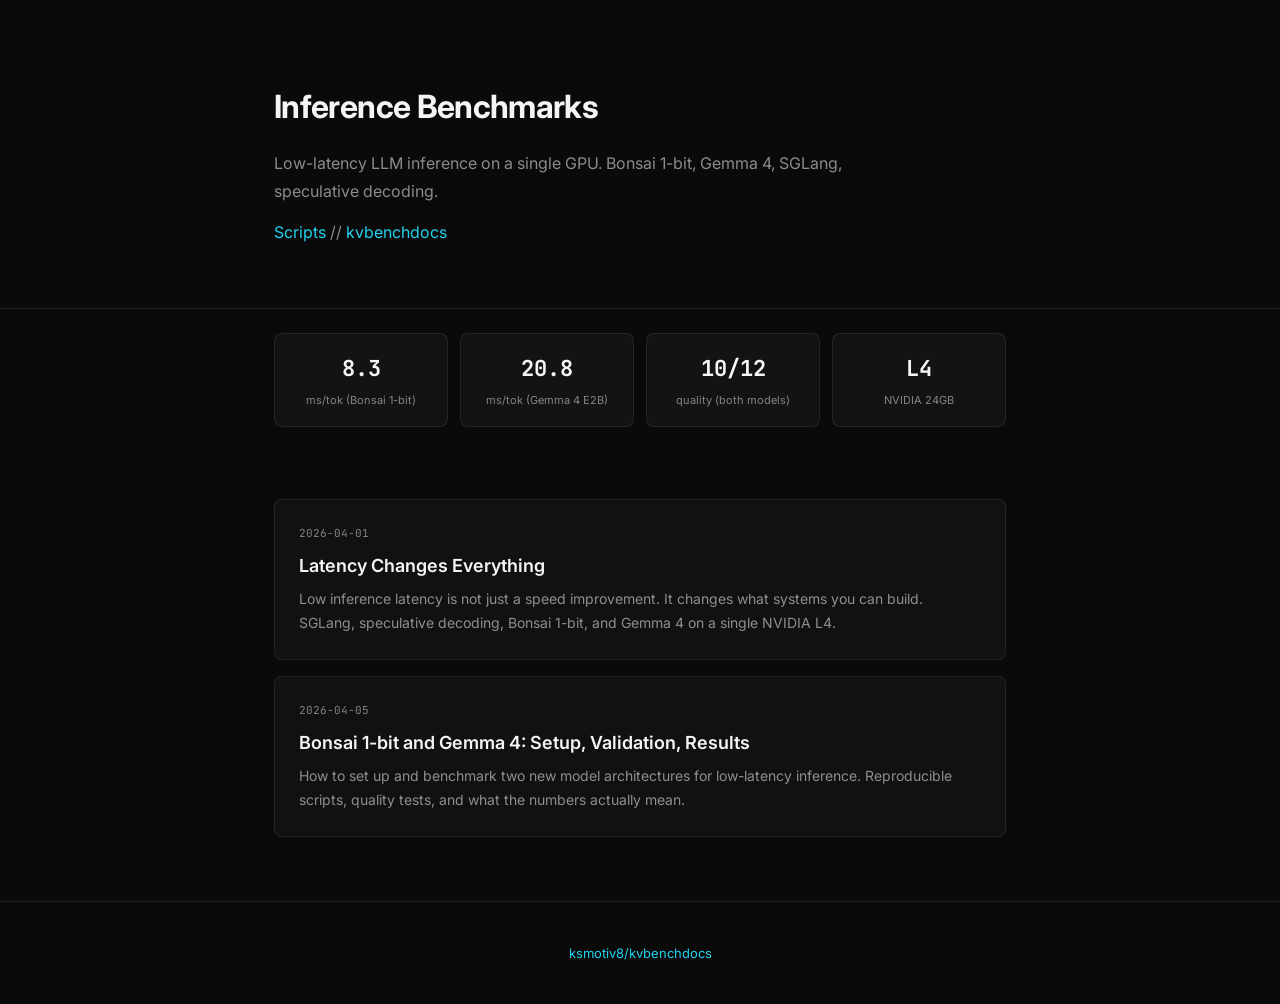
==== docs/inference/index.html @ 39d508cb "Add inference latency benchmarks: Bonsai 1-bit, Gemma 4, SGLang New section with two blog posts and " ====
<!DOCTYPE html>
<html lang="en">
<head>
  <meta charset="UTF-8" />
  <meta name="viewport" content="width=device-width, initial-scale=1.0" />
  <title>Inference Benchmarks</title>
  <meta name="theme-color" content="#0a0a0a" />
  <link rel="preconnect" href="https://fonts.googleapis.com" />
  <link rel="preconnect" href="https://fonts.gstatic.com" crossorigin />
  <link href="https://fonts.googleapis.com/css2?family=Inter:wght@400;500;600;700&family=JetBrains+Mono:wght@400;500;600&display=swap" rel="stylesheet" media="print" onload="this.media='all'" />
  <noscript><link href="https://fonts.googleapis.com/css2?family=Inter:wght@400;500;600;700&family=JetBrains+Mono:wght@400;500;600&display=swap" rel="stylesheet" /></noscript>
  <style>
    :root { --bg:#0a0a0a; --border:rgba(255,255,255,0.08); --text:#f5f5f7; --text-dim:rgba(245,245,247,0.55); --text-muted:rgba(245,245,247,0.50); --cyan:#22d3ee; --green:#4ade80; --accent:#818cf8; --font:'Inter',-apple-system,sans-serif; --mono:'JetBrains Mono',monospace; }
    *,*::before,*::after{box-sizing:border-box;margin:0;padding:0}
    html{-webkit-font-smoothing:antialiased}
    body{font-family:var(--font);background:var(--bg);color:var(--text);line-height:1.7;font-size:15px}
    a{color:var(--cyan);text-decoration:none} a:hover{text-decoration:underline}
    .container{max-width:780px;margin:0 auto;padding:0 24px}
    header{padding:80px 0 48px;border-bottom:1px solid var(--border)}
    header h1{font-size:32px;font-weight:700;letter-spacing:-0.02em;margin-bottom:16px}
    header p{color:var(--text-dim);font-size:16px;max-width:640px;margin-bottom:14px}
    .posts{padding:48px 0}
    .post-link{display:block;padding:24px;margin-bottom:16px;background:rgba(255,255,255,0.03);border:1px solid var(--border);border-radius:8px;transition:border-color 0.2s}
    .post-link:hover{border-color:rgba(255,255,255,0.2);text-decoration:none}
    .post-link h2{font-size:18px;font-weight:600;margin-bottom:6px;color:var(--text)}
    .post-link p{font-size:14px;color:var(--text-dim);margin:0}
    .post-link .meta{font-family:var(--mono);font-size:11px;color:var(--text-muted);margin-bottom:8px}
    .stats{display:grid;grid-template-columns:repeat(auto-fit,minmax(140px,1fr));gap:12px;margin:24px 0}
    .stat{background:rgba(255,255,255,0.04);border:1px solid var(--border);border-radius:8px;padding:16px;text-align:center}
    .stat-value{font-family:var(--mono);font-size:22px;font-weight:700;color:var(--text)}
    .stat-label{font-size:11px;color:var(--text-muted);margin-top:4px}
    footer{padding:40px 0;border-top:1px solid var(--border);text-align:center}
    footer p{font-size:13px;color:var(--text-muted)}
  </style>
</head>
<body>
<header>
  <div class="container">
    <h1>Inference Benchmarks</h1>
    <p>Low-latency LLM inference on a single GPU. Bonsai 1-bit, Gemma 4, SGLang, speculative decoding.</p>
    <p><a href="https://github.com/ksmotiv8/kvbenchdocs/tree/main/inference-bench">Scripts</a> // <a href="../">kvbenchdocs</a></p>
  </div>
</header>
<main>
  <div class="container">
    <div class="stats">
      <div class="stat"><div class="stat-value">8.3</div><div class="stat-label">ms/tok (Bonsai 1-bit)</div></div>
      <div class="stat"><div class="stat-value">20.8</div><div class="stat-label">ms/tok (Gemma 4 E2B)</div></div>
      <div class="stat"><div class="stat-value">10/12</div><div class="stat-label">quality (both models)</div></div>
      <div class="stat"><div class="stat-value">L4</div><div class="stat-label">NVIDIA 24GB</div></div>
    </div>

    <div class="posts">
      <a href="latency/" class="post-link">
        <div class="meta">2026-04-01</div>
        <h2>Latency Changes Everything</h2>
        <p>Low inference latency is not just a speed improvement. It changes what systems you can build. SGLang, speculative decoding, Bonsai 1-bit, and Gemma 4 on a single NVIDIA L4.</p>
      </a>
      <a href="models/" class="post-link">
        <div class="meta">2026-04-05</div>
        <h2>Bonsai 1-bit and Gemma 4: Setup, Validation, Results</h2>
        <p>How to set up and benchmark two new model architectures for low-latency inference. Reproducible scripts, quality tests, and what the numbers actually mean.</p>
      </a>
    </div>
  </div>
</main>
<footer>
  <div class="container">
    <p><a href="https://github.com/ksmotiv8/kvbenchdocs">ksmotiv8/kvbenchdocs</a></p>
  </div>
</footer>
</body>
</html>
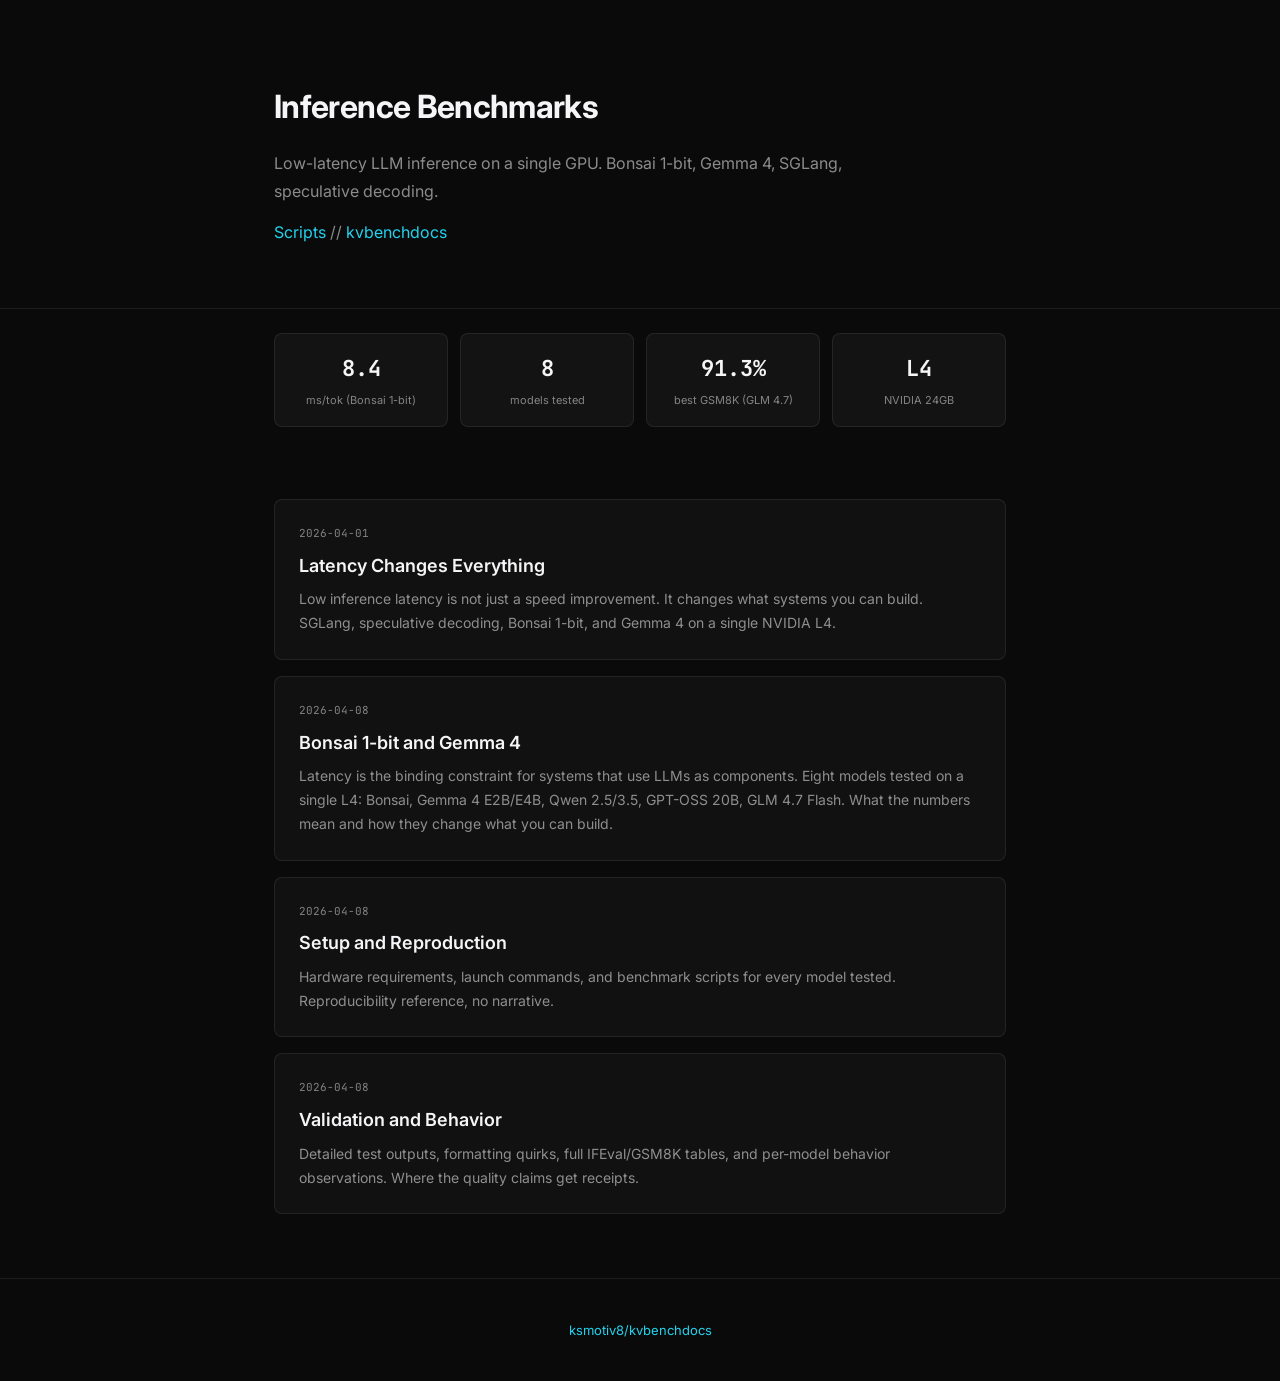
==== commit 01e2c9bb: "Restructure models post into 3-page format Split the single 659-line models page into three focused " ====
--- a/docs/inference/index.html
+++ b/docs/inference/index.html
@@ -44,9 +44,9 @@
 <main>
   <div class="container">
     <div class="stats">
-      <div class="stat"><div class="stat-value">8.3</div><div class="stat-label">ms/tok (Bonsai 1-bit)</div></div>
-      <div class="stat"><div class="stat-value">20.8</div><div class="stat-label">ms/tok (Gemma 4 E2B)</div></div>
-      <div class="stat"><div class="stat-value">10/12</div><div class="stat-label">quality (both models)</div></div>
+      <div class="stat"><div class="stat-value">8.4</div><div class="stat-label">ms/tok (Bonsai 1-bit)</div></div>
+      <div class="stat"><div class="stat-value">8</div><div class="stat-label">models tested</div></div>
+      <div class="stat"><div class="stat-value">91.3%</div><div class="stat-label">best GSM8K (GLM 4.7)</div></div>
       <div class="stat"><div class="stat-value">L4</div><div class="stat-label">NVIDIA 24GB</div></div>
     </div>
 
@@ -57,9 +57,19 @@
         <p>Low inference latency is not just a speed improvement. It changes what systems you can build. SGLang, speculative decoding, Bonsai 1-bit, and Gemma 4 on a single NVIDIA L4.</p>
       </a>
       <a href="models/" class="post-link">
-        <div class="meta">2026-04-05</div>
-        <h2>Bonsai 1-bit and Gemma 4: Setup, Validation, Results</h2>
-        <p>How to set up and benchmark two new model architectures for low-latency inference. Reproducible scripts, quality tests, and what the numbers actually mean.</p>
+        <div class="meta">2026-04-08</div>
+        <h2>Bonsai 1-bit and Gemma 4</h2>
+        <p>Latency is the binding constraint for systems that use LLMs as components. Eight models tested on a single L4: Bonsai, Gemma 4 E2B/E4B, Qwen 2.5/3.5, GPT-OSS 20B, GLM 4.7 Flash. What the numbers mean and how they change what you can build.</p>
+      </a>
+      <a href="models/setup/" class="post-link">
+        <div class="meta">2026-04-08</div>
+        <h2>Setup and Reproduction</h2>
+        <p>Hardware requirements, launch commands, and benchmark scripts for every model tested. Reproducibility reference, no narrative.</p>
+      </a>
+      <a href="models/validation/" class="post-link">
+        <div class="meta">2026-04-08</div>
+        <h2>Validation and Behavior</h2>
+        <p>Detailed test outputs, formatting quirks, full IFEval/GSM8K tables, and per-model behavior observations. Where the quality claims get receipts.</p>
       </a>
     </div>
   </div>
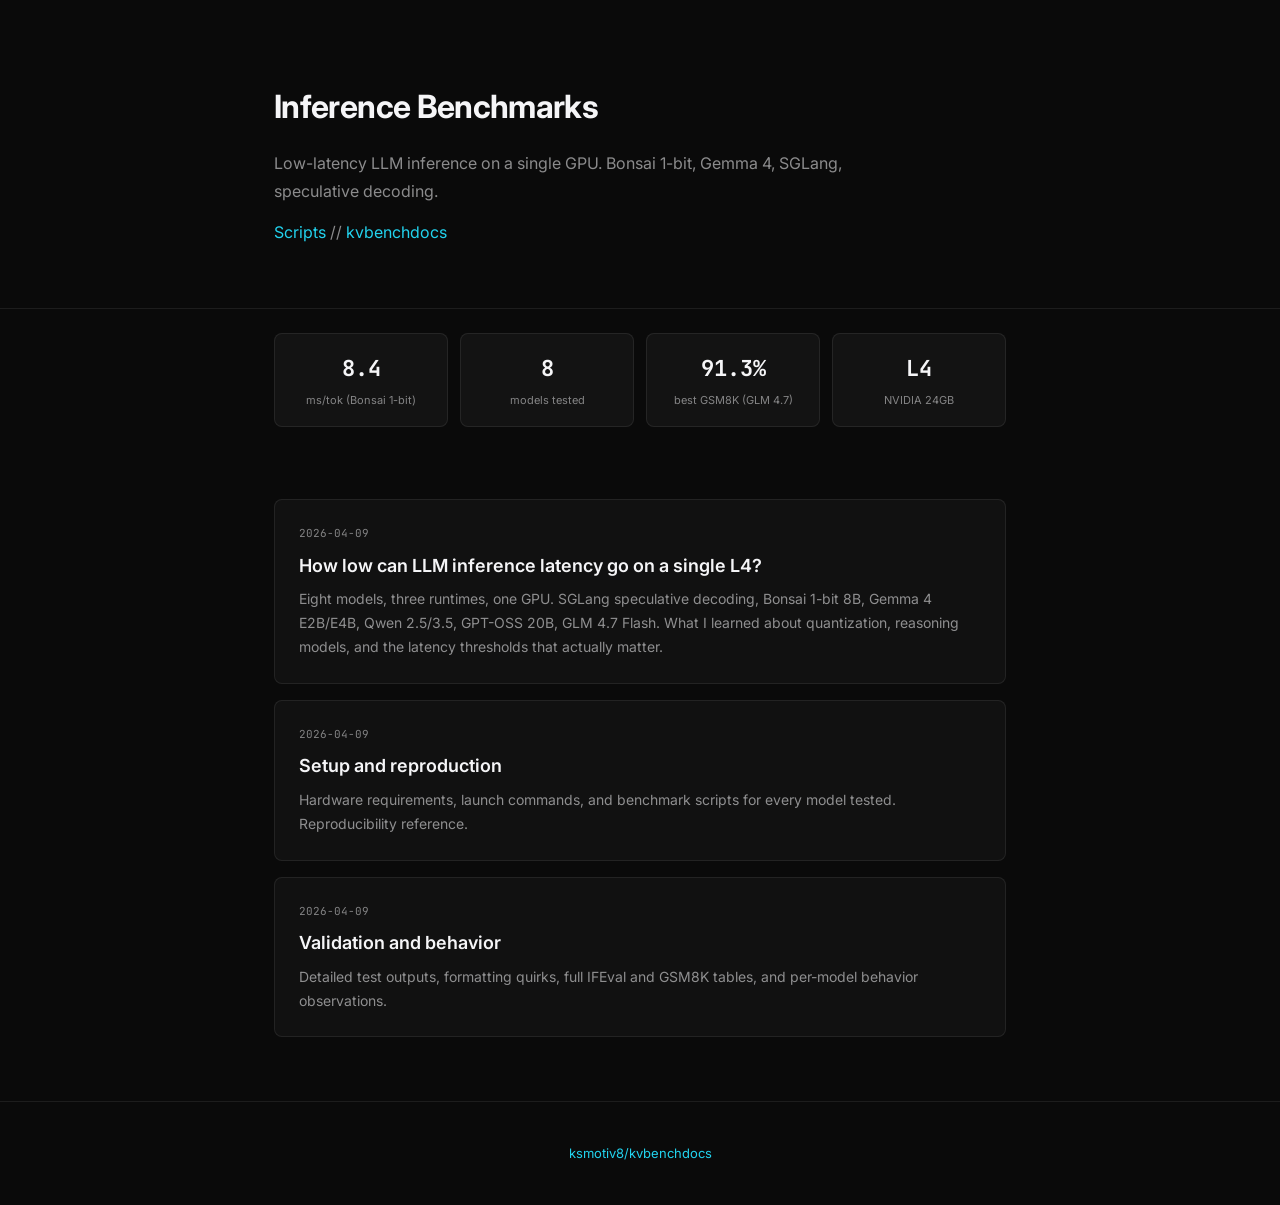
==== commit 9197b9d7: "Consolidate to single main writeup, delete stale latency/ page The inference/latency/ page and the i" ====
--- a/docs/inference/index.html
+++ b/docs/inference/index.html
@@ -51,25 +51,20 @@
     </div>
 
     <div class="posts">
-      <a href="latency/" class="post-link">
-        <div class="meta">2026-04-01</div>
-        <h2>Latency Changes Everything</h2>
-        <p>Low inference latency is not just a speed improvement. It changes what systems you can build. SGLang, speculative decoding, Bonsai 1-bit, and Gemma 4 on a single NVIDIA L4.</p>
-      </a>
       <a href="models/" class="post-link">
-        <div class="meta">2026-04-08</div>
-        <h2>Bonsai 1-bit and Gemma 4</h2>
-        <p>Latency is the binding constraint for systems that use LLMs as components. Eight models tested on a single L4: Bonsai, Gemma 4 E2B/E4B, Qwen 2.5/3.5, GPT-OSS 20B, GLM 4.7 Flash. What the numbers mean and how they change what you can build.</p>
+        <div class="meta">2026-04-09</div>
+        <h2>How low can LLM inference latency go on a single L4?</h2>
+        <p>Eight models, three runtimes, one GPU. SGLang speculative decoding, Bonsai 1-bit 8B, Gemma 4 E2B/E4B, Qwen 2.5/3.5, GPT-OSS 20B, GLM 4.7 Flash. What I learned about quantization, reasoning models, and the latency thresholds that actually matter.</p>
       </a>
       <a href="models/setup/" class="post-link">
-        <div class="meta">2026-04-08</div>
-        <h2>Setup and Reproduction</h2>
-        <p>Hardware requirements, launch commands, and benchmark scripts for every model tested. Reproducibility reference, no narrative.</p>
+        <div class="meta">2026-04-09</div>
+        <h2>Setup and reproduction</h2>
+        <p>Hardware requirements, launch commands, and benchmark scripts for every model tested. Reproducibility reference.</p>
       </a>
       <a href="models/validation/" class="post-link">
-        <div class="meta">2026-04-08</div>
-        <h2>Validation and Behavior</h2>
-        <p>Detailed test outputs, formatting quirks, full IFEval/GSM8K tables, and per-model behavior observations. Where the quality claims get receipts.</p>
+        <div class="meta">2026-04-09</div>
+        <h2>Validation and behavior</h2>
+        <p>Detailed test outputs, formatting quirks, full IFEval and GSM8K tables, and per-model behavior observations.</p>
       </a>
     </div>
   </div>
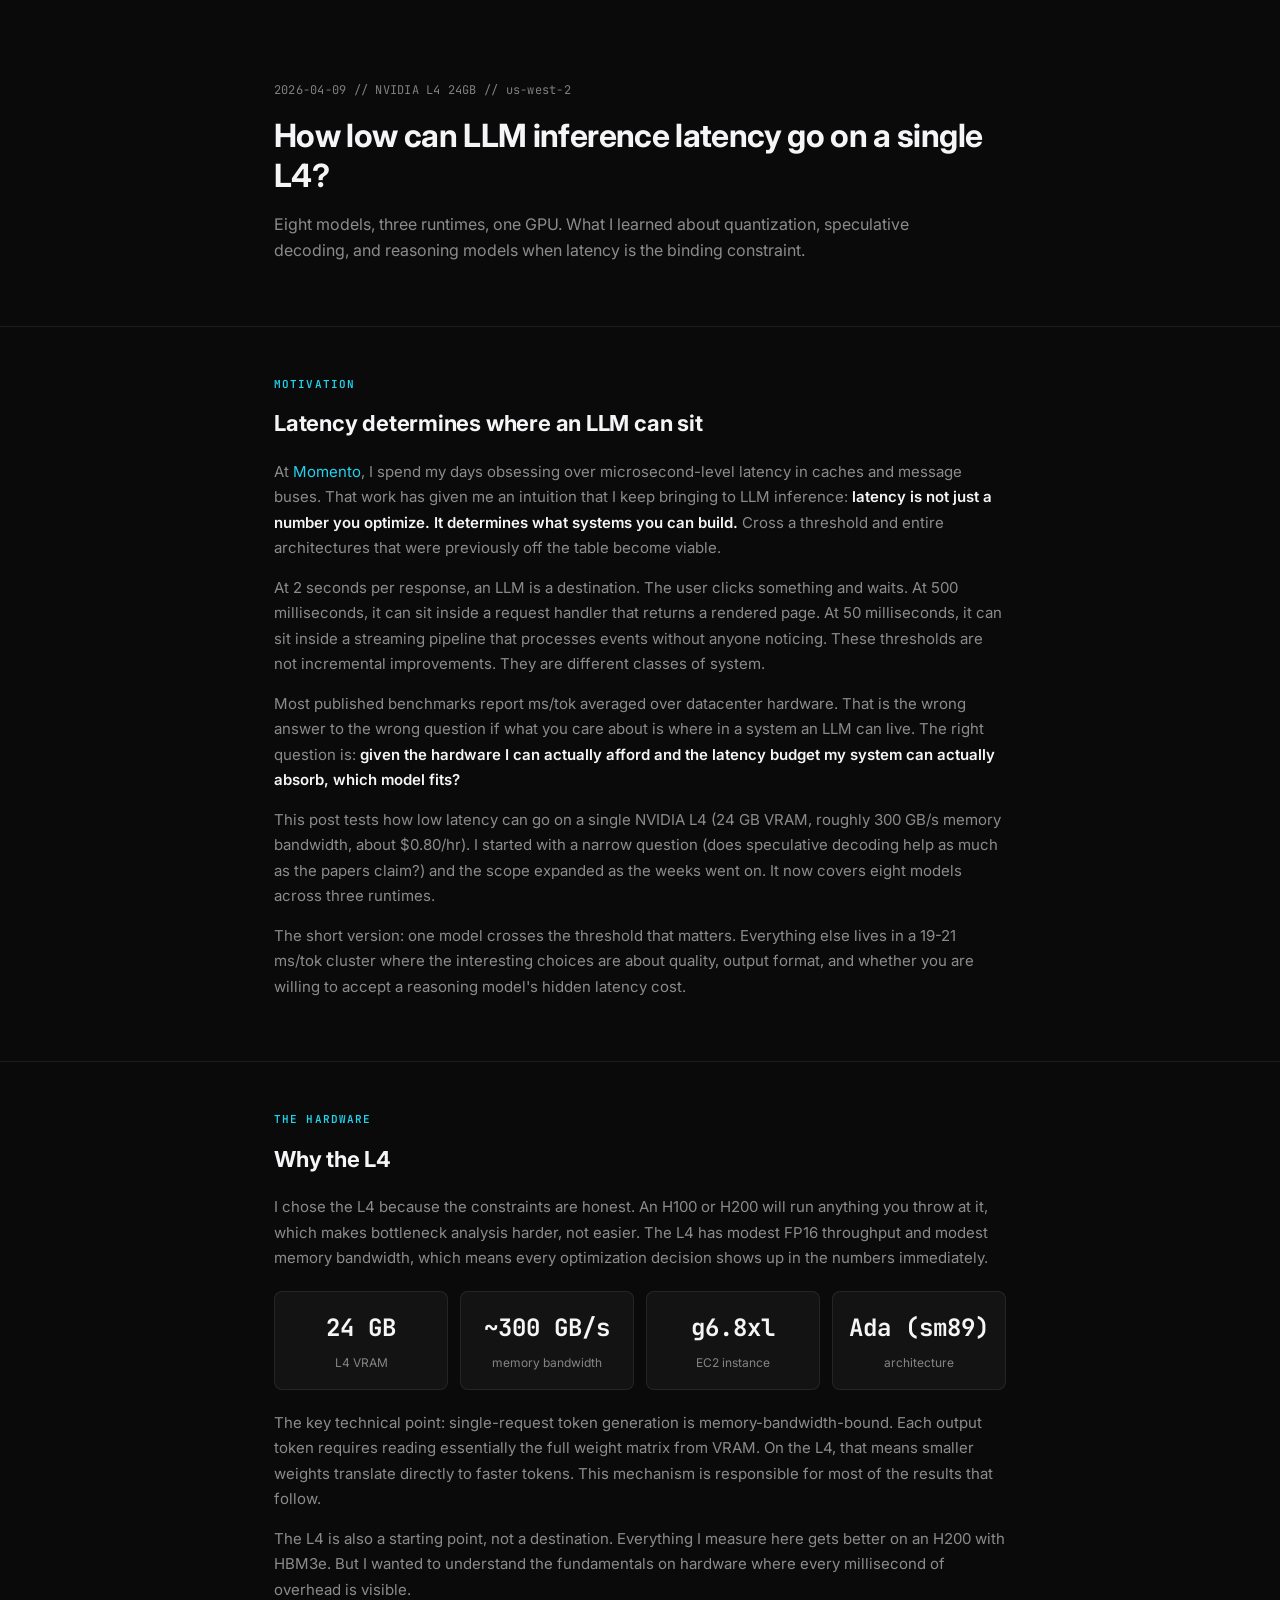
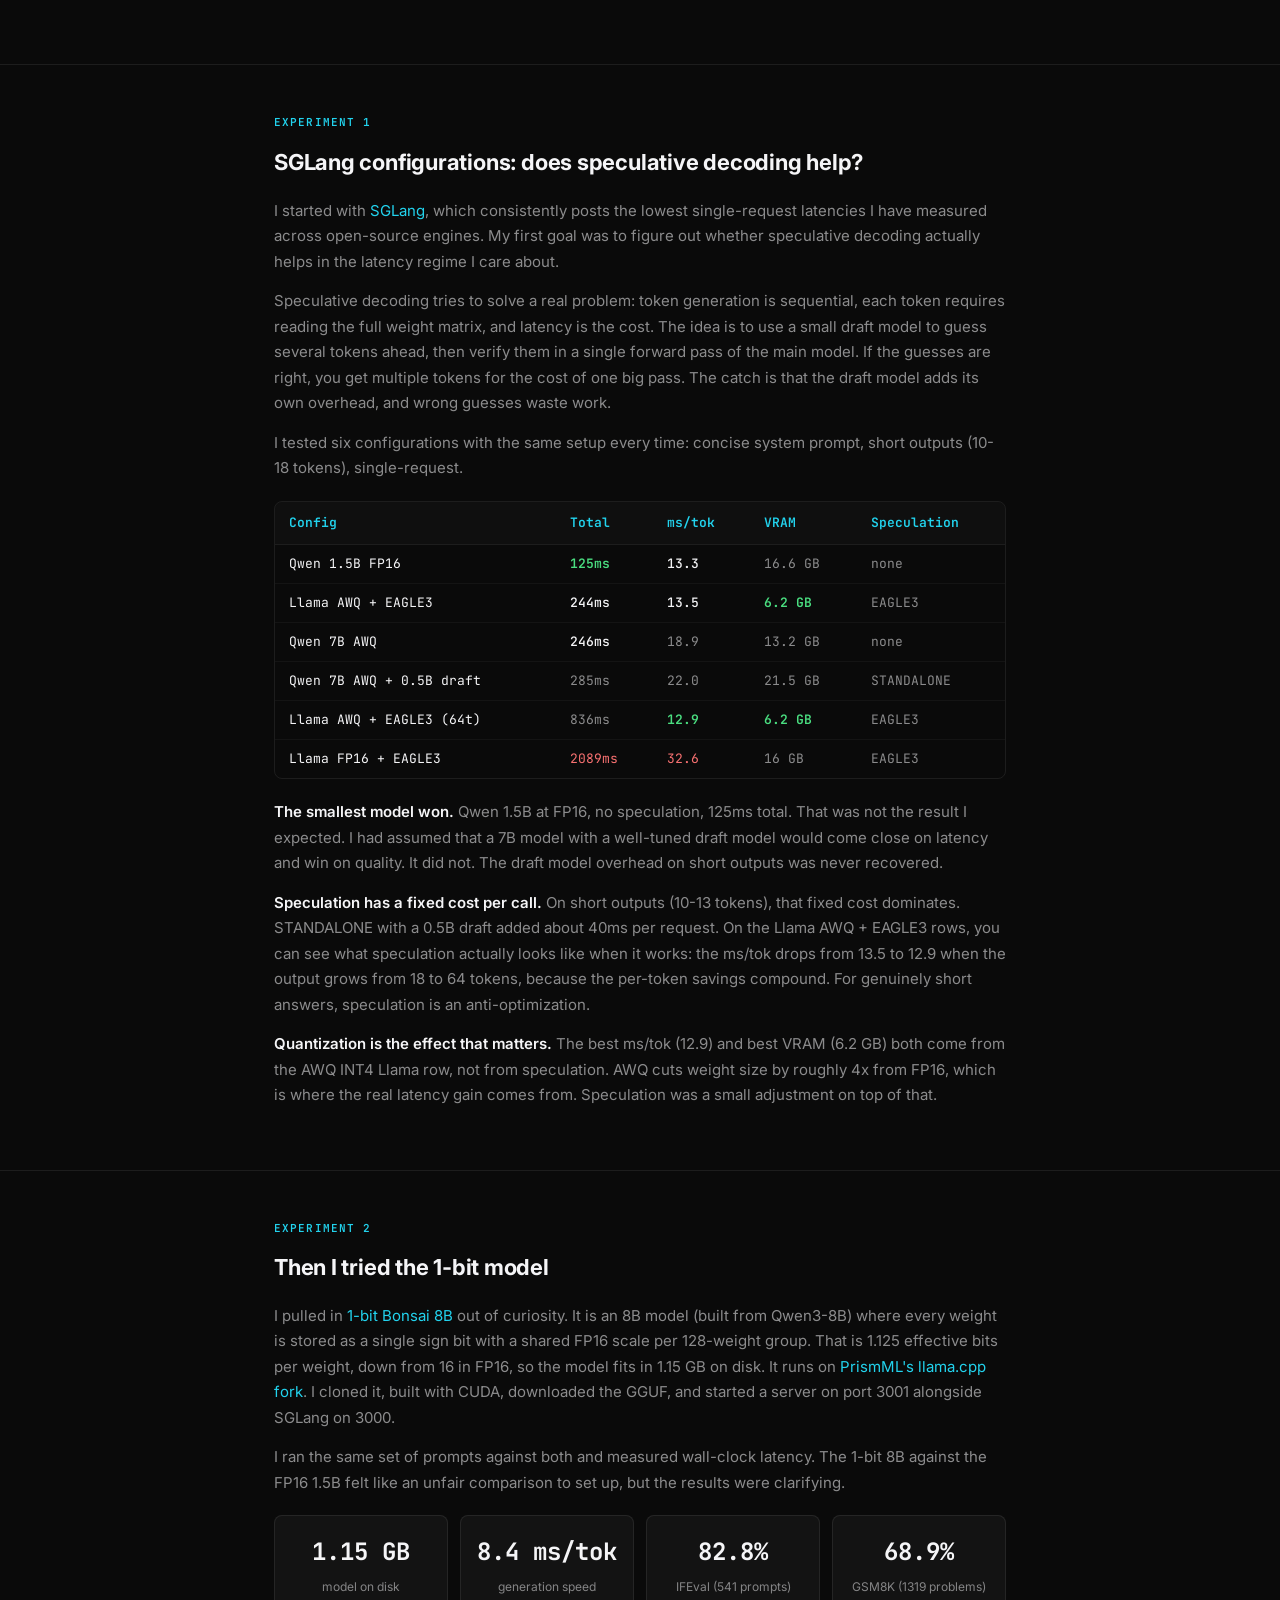
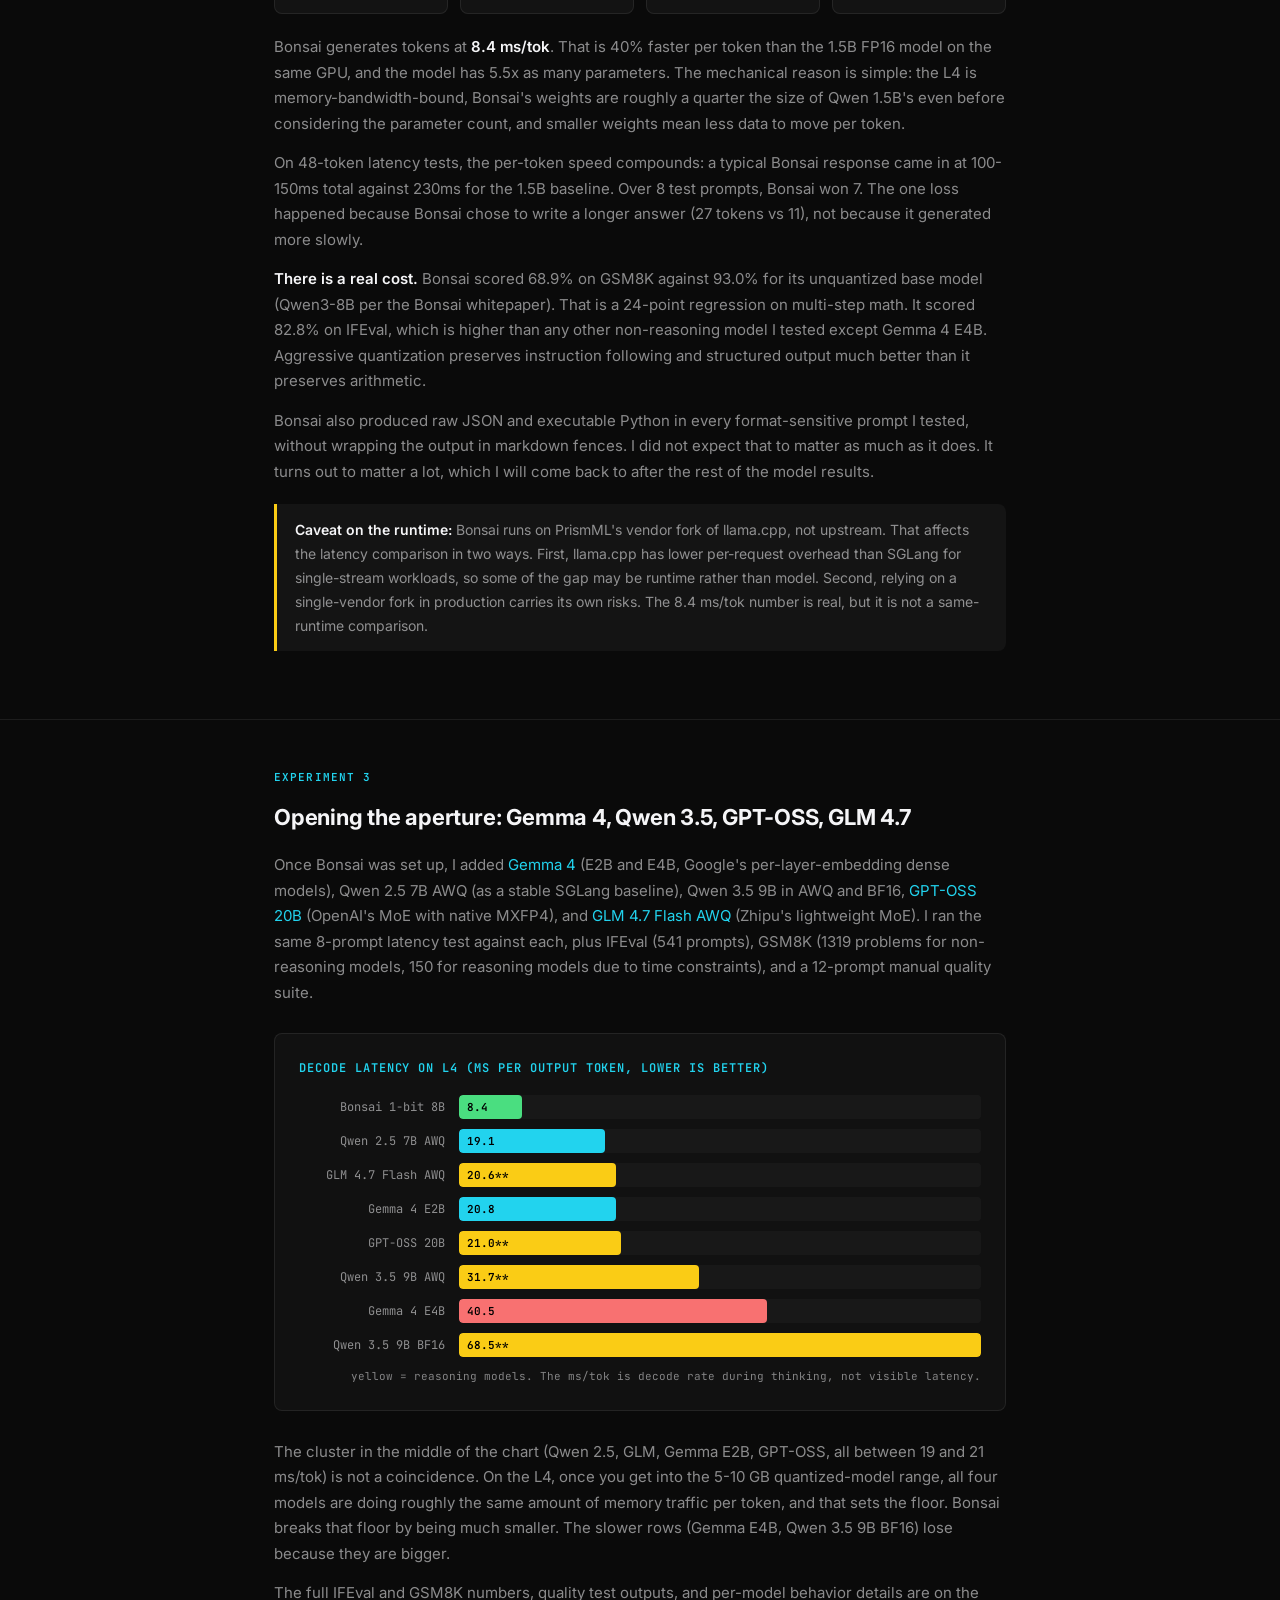
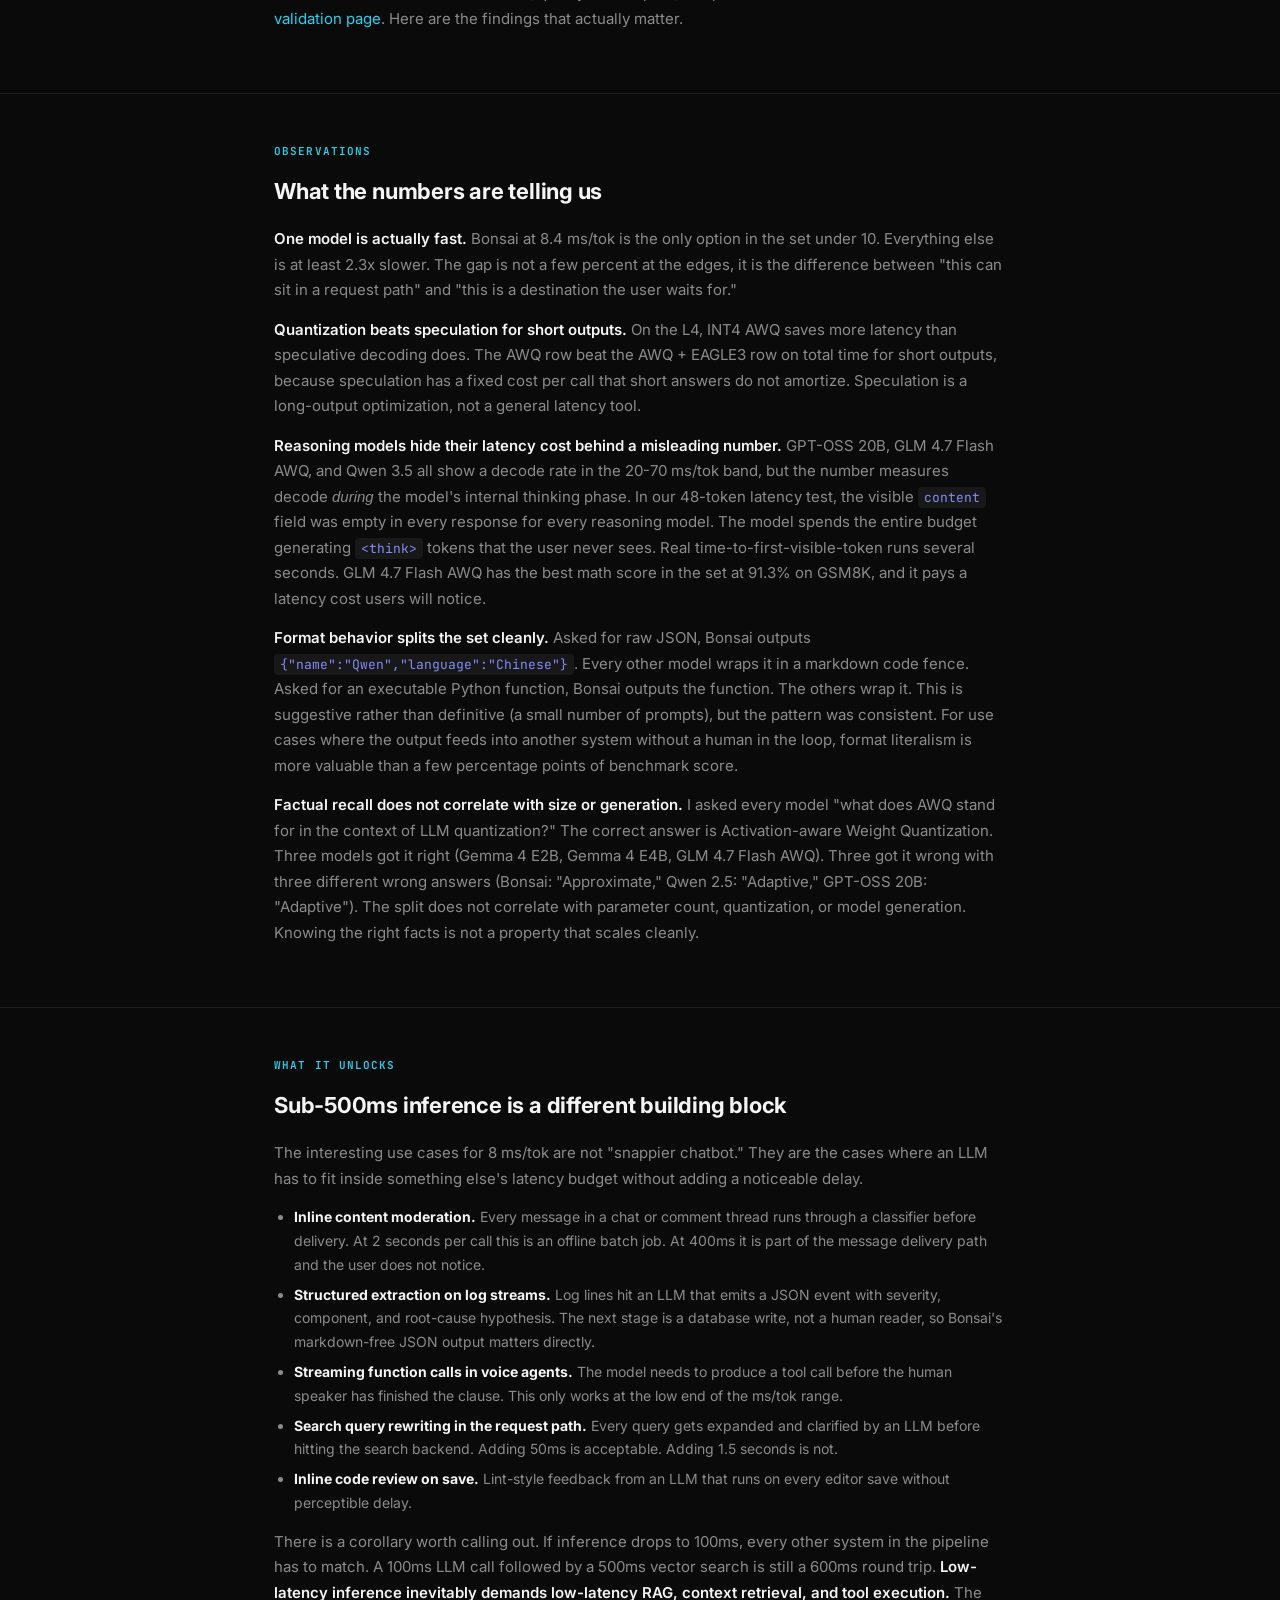
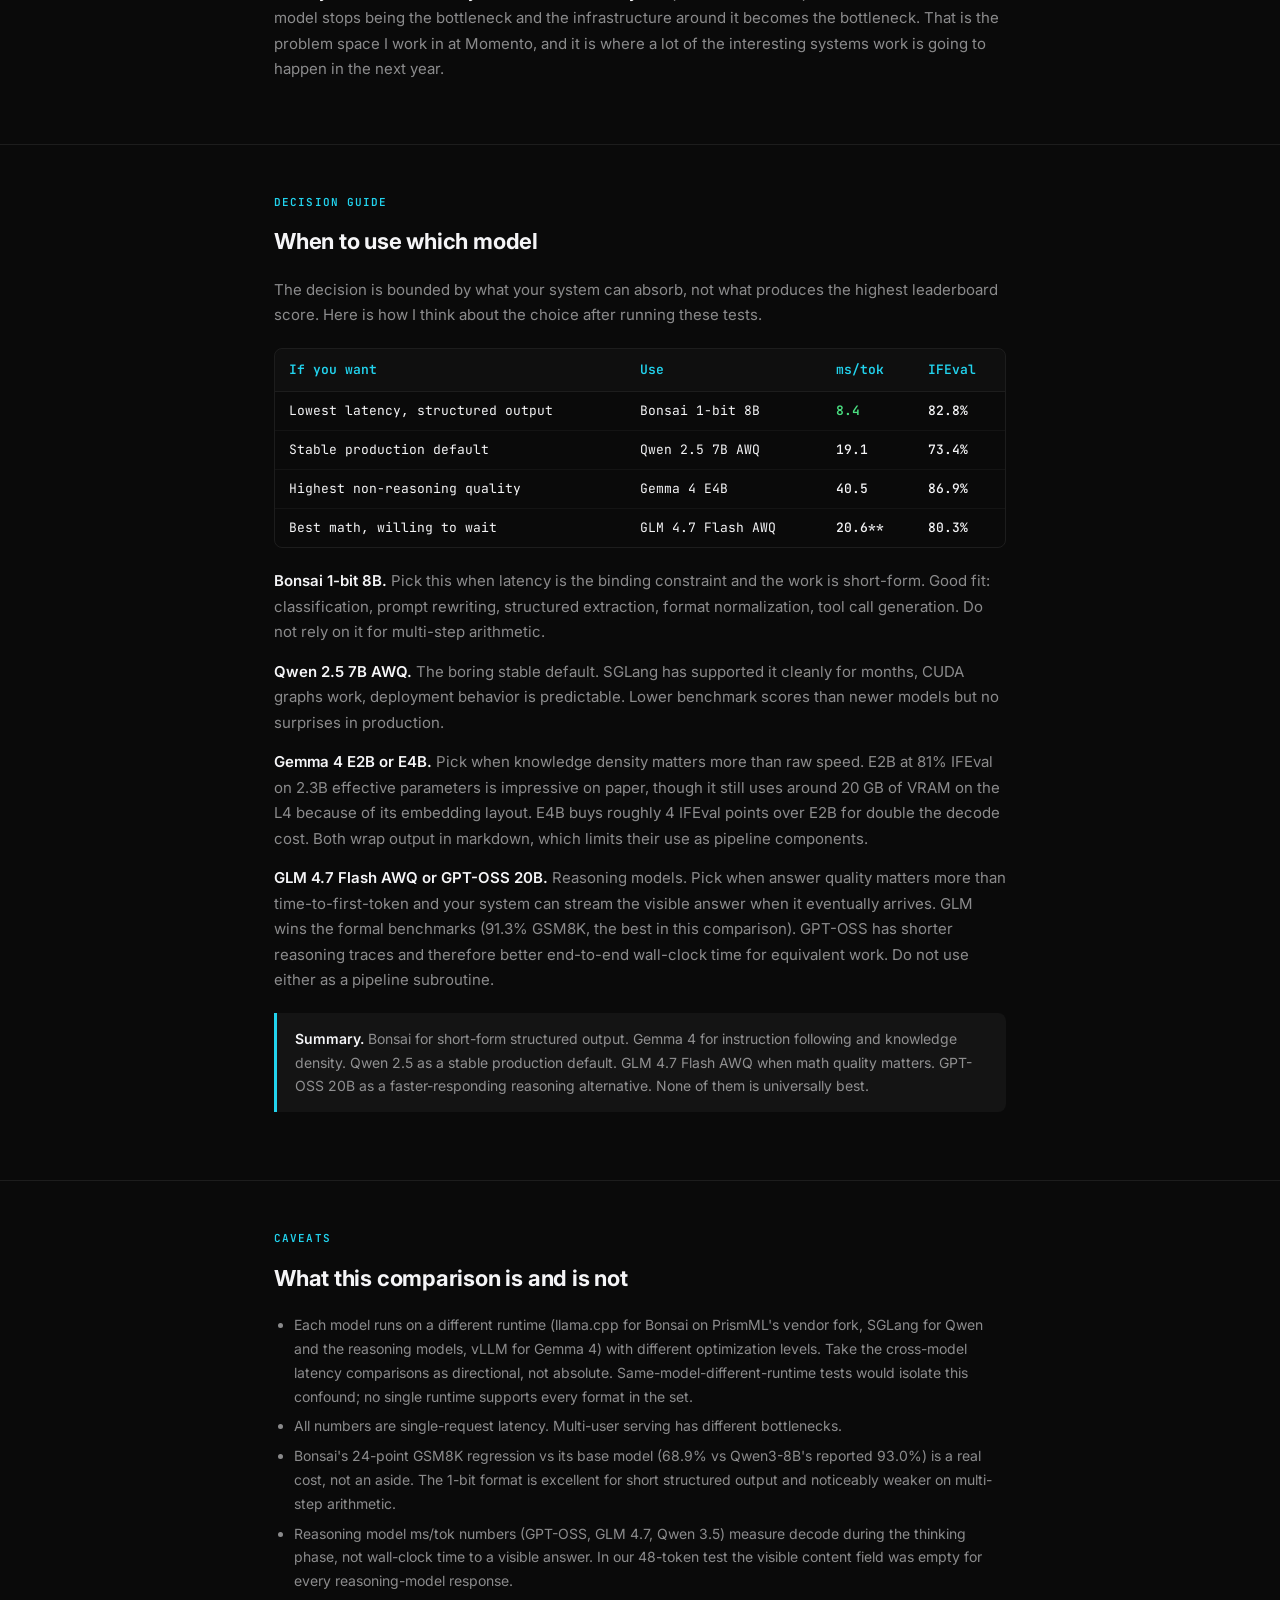
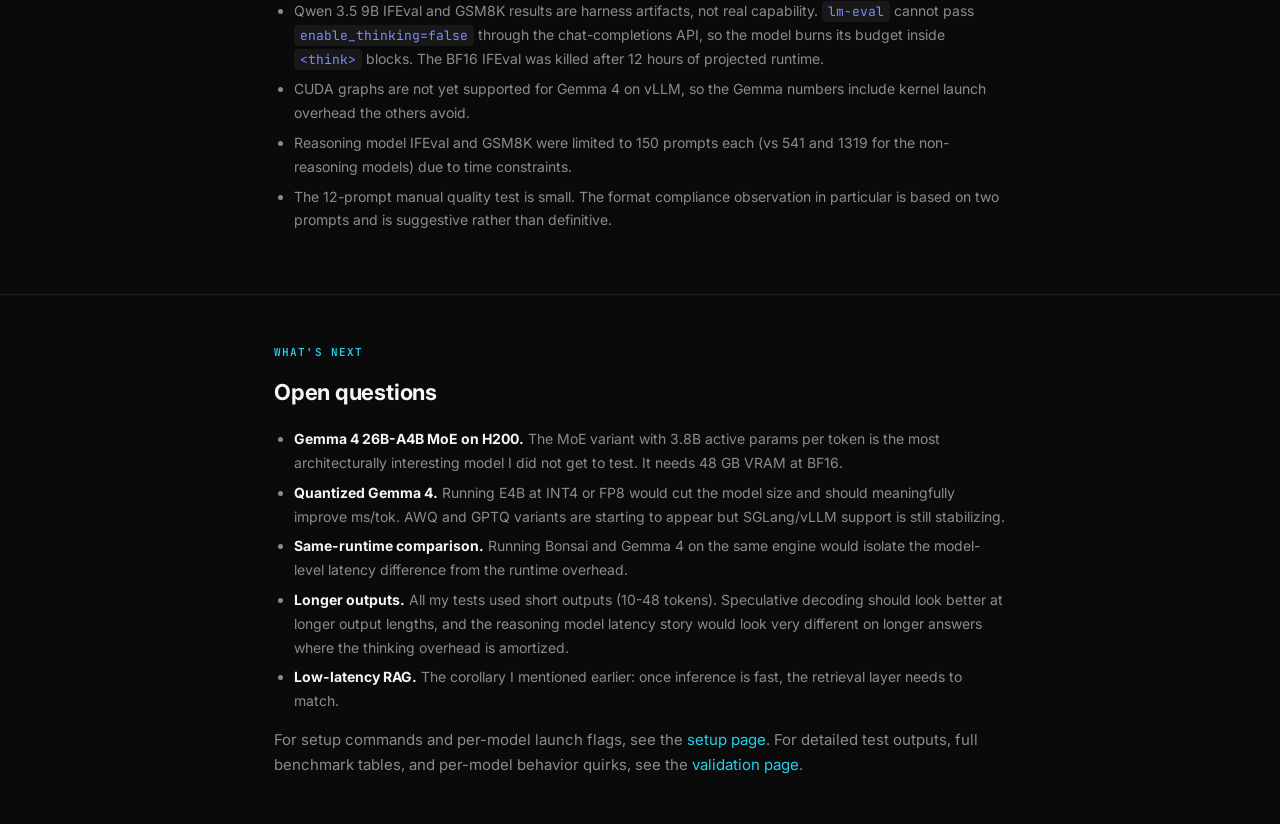
==== commit 175ee2f6: "Replace /inference/ landing page with redirect to main writeup The landing page existed only to list" ====
--- a/docs/inference/index.html
+++ b/docs/inference/index.html
@@ -2,77 +2,18 @@
 <html lang="en">
 <head>
   <meta charset="UTF-8" />
-  <meta name="viewport" content="width=device-width, initial-scale=1.0" />
-  <title>Inference Benchmarks</title>
-  <meta name="theme-color" content="#0a0a0a" />
-  <link rel="preconnect" href="https://fonts.googleapis.com" />
-  <link rel="preconnect" href="https://fonts.gstatic.com" crossorigin />
-  <link href="https://fonts.googleapis.com/css2?family=Inter:wght@400;500;600;700&family=JetBrains+Mono:wght@400;500;600&display=swap" rel="stylesheet" media="print" onload="this.media='all'" />
-  <noscript><link href="https://fonts.googleapis.com/css2?family=Inter:wght@400;500;600;700&family=JetBrains+Mono:wght@400;500;600&display=swap" rel="stylesheet" /></noscript>
+  <meta http-equiv="refresh" content="0; url=models/" />
+  <link rel="canonical" href="models/" />
+  <title>Inference benchmarks</title>
+  <meta name="description" content="Low-latency LLM inference on a single GPU. Redirecting to the main writeup." />
   <style>
-    :root { --bg:#0a0a0a; --border:rgba(255,255,255,0.08); --text:#f5f5f7; --text-dim:rgba(245,245,247,0.55); --text-muted:rgba(245,245,247,0.50); --cyan:#22d3ee; --green:#4ade80; --accent:#818cf8; --font:'Inter',-apple-system,sans-serif; --mono:'JetBrains Mono',monospace; }
-    *,*::before,*::after{box-sizing:border-box;margin:0;padding:0}
-    html{-webkit-font-smoothing:antialiased}
-    body{font-family:var(--font);background:var(--bg);color:var(--text);line-height:1.7;font-size:15px}
-    a{color:var(--cyan);text-decoration:none} a:hover{text-decoration:underline}
-    .container{max-width:780px;margin:0 auto;padding:0 24px}
-    header{padding:80px 0 48px;border-bottom:1px solid var(--border)}
-    header h1{font-size:32px;font-weight:700;letter-spacing:-0.02em;margin-bottom:16px}
-    header p{color:var(--text-dim);font-size:16px;max-width:640px;margin-bottom:14px}
-    .posts{padding:48px 0}
-    .post-link{display:block;padding:24px;margin-bottom:16px;background:rgba(255,255,255,0.03);border:1px solid var(--border);border-radius:8px;transition:border-color 0.2s}
-    .post-link:hover{border-color:rgba(255,255,255,0.2);text-decoration:none}
-    .post-link h2{font-size:18px;font-weight:600;margin-bottom:6px;color:var(--text)}
-    .post-link p{font-size:14px;color:var(--text-dim);margin:0}
-    .post-link .meta{font-family:var(--mono);font-size:11px;color:var(--text-muted);margin-bottom:8px}
-    .stats{display:grid;grid-template-columns:repeat(auto-fit,minmax(140px,1fr));gap:12px;margin:24px 0}
-    .stat{background:rgba(255,255,255,0.04);border:1px solid var(--border);border-radius:8px;padding:16px;text-align:center}
-    .stat-value{font-family:var(--mono);font-size:22px;font-weight:700;color:var(--text)}
-    .stat-label{font-size:11px;color:var(--text-muted);margin-top:4px}
-    footer{padding:40px 0;border-top:1px solid var(--border);text-align:center}
-    footer p{font-size:13px;color:var(--text-muted)}
+    body { font-family: -apple-system, sans-serif; background: #0a0a0a; color: #f5f5f7; line-height: 1.7; padding: 80px 24px; max-width: 640px; margin: 0 auto; }
+    a { color: #22d3ee; }
   </style>
 </head>
 <body>
-<header>
-  <div class="container">
-    <h1>Inference Benchmarks</h1>
-    <p>Low-latency LLM inference on a single GPU. Bonsai 1-bit, Gemma 4, SGLang, speculative decoding.</p>
-    <p><a href="https://github.com/ksmotiv8/kvbenchdocs/tree/main/inference-bench">Scripts</a> // <a href="../">kvbenchdocs</a></p>
-  </div>
-</header>
-<main>
-  <div class="container">
-    <div class="stats">
-      <div class="stat"><div class="stat-value">8.4</div><div class="stat-label">ms/tok (Bonsai 1-bit)</div></div>
-      <div class="stat"><div class="stat-value">8</div><div class="stat-label">models tested</div></div>
-      <div class="stat"><div class="stat-value">91.3%</div><div class="stat-label">best GSM8K (GLM 4.7)</div></div>
-      <div class="stat"><div class="stat-value">L4</div><div class="stat-label">NVIDIA 24GB</div></div>
-    </div>
-
-    <div class="posts">
-      <a href="models/" class="post-link">
-        <div class="meta">2026-04-09</div>
-        <h2>How low can LLM inference latency go on a single L4?</h2>
-        <p>Eight models, three runtimes, one GPU. SGLang speculative decoding, Bonsai 1-bit 8B, Gemma 4 E2B/E4B, Qwen 2.5/3.5, GPT-OSS 20B, GLM 4.7 Flash. What I learned about quantization, reasoning models, and the latency thresholds that actually matter.</p>
-      </a>
-      <a href="models/setup/" class="post-link">
-        <div class="meta">2026-04-09</div>
-        <h2>Setup and reproduction</h2>
-        <p>Hardware requirements, launch commands, and benchmark scripts for every model tested. Reproducibility reference.</p>
-      </a>
-      <a href="models/validation/" class="post-link">
-        <div class="meta">2026-04-09</div>
-        <h2>Validation and behavior</h2>
-        <p>Detailed test outputs, formatting quirks, full IFEval and GSM8K tables, and per-model behavior observations.</p>
-      </a>
-    </div>
-  </div>
-</main>
-<footer>
-  <div class="container">
-    <p><a href="https://github.com/ksmotiv8/kvbenchdocs">ksmotiv8/kvbenchdocs</a></p>
-  </div>
-</footer>
+  <h1>Inference benchmarks</h1>
+  <p>Redirecting to <a href="models/">the main writeup</a>&hellip;</p>
+  <p>If you are not redirected, <a href="models/">click here</a>.</p>
 </body>
 </html>
